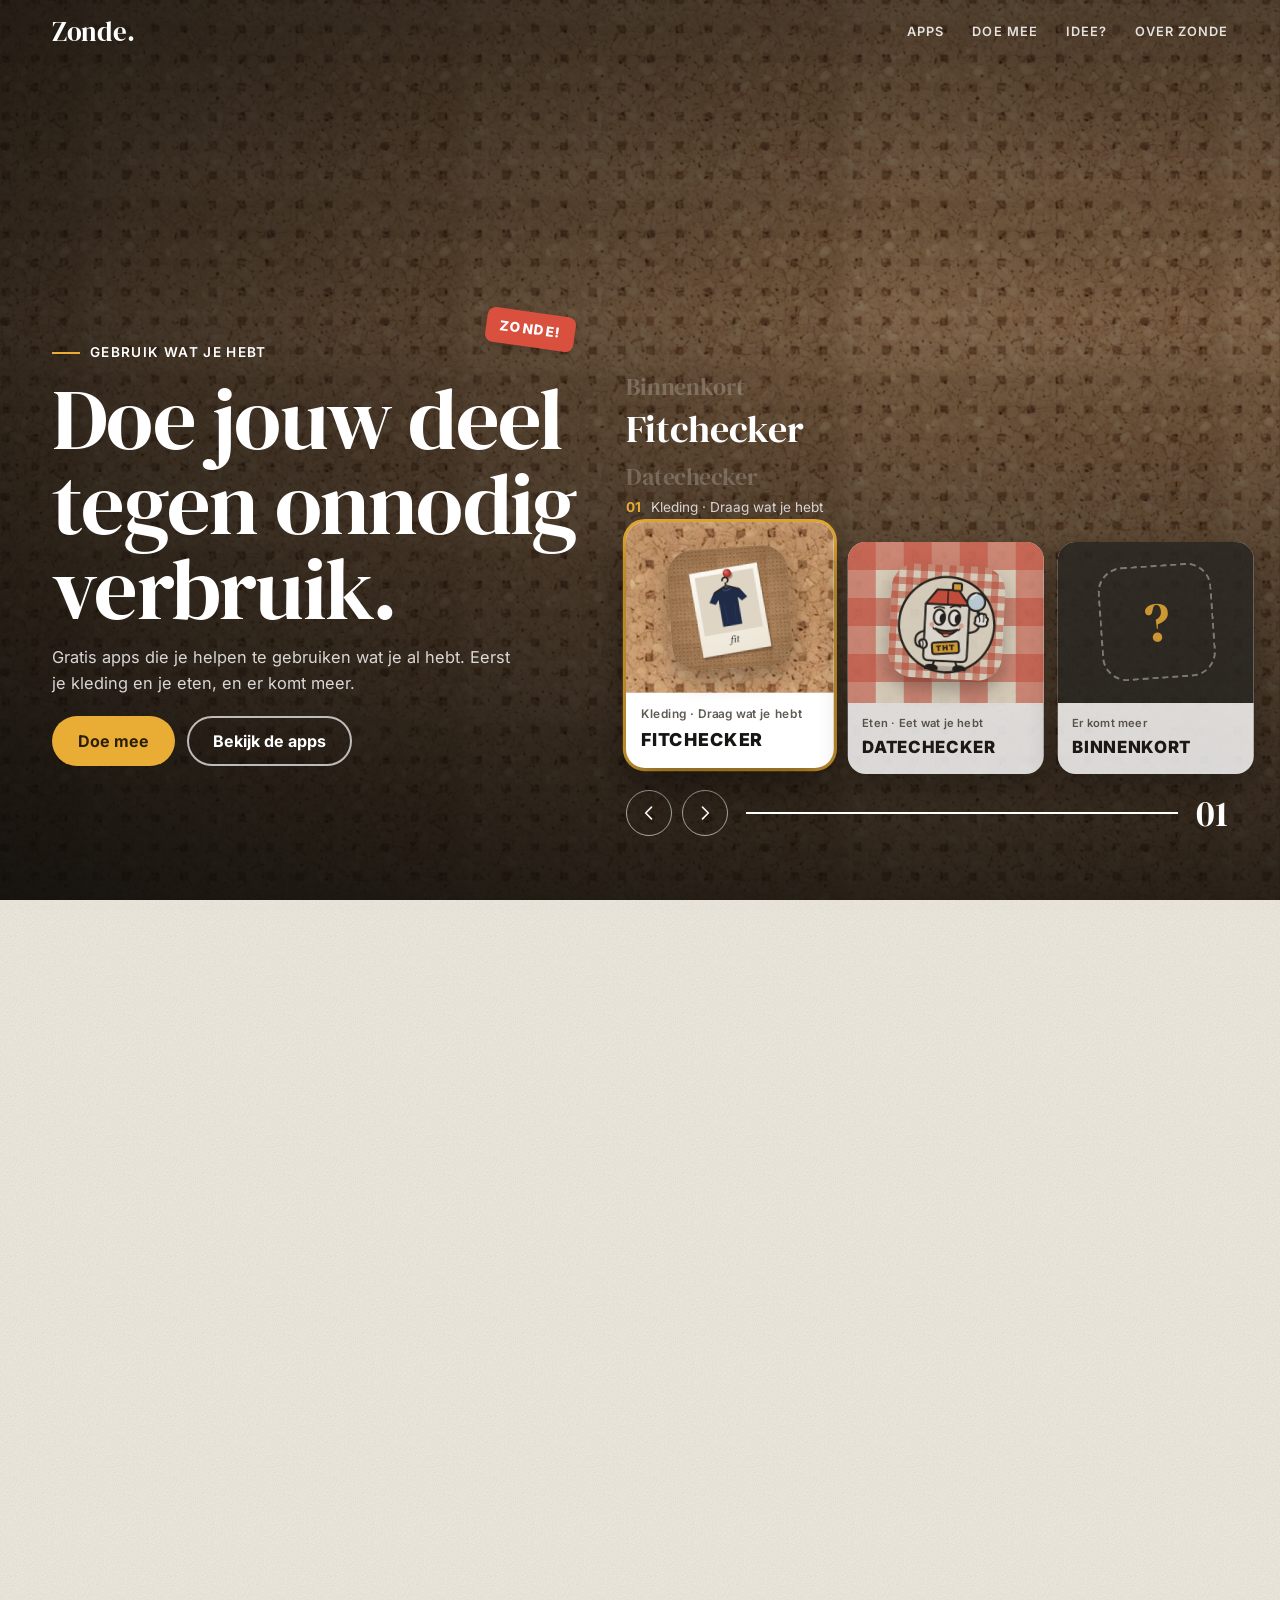
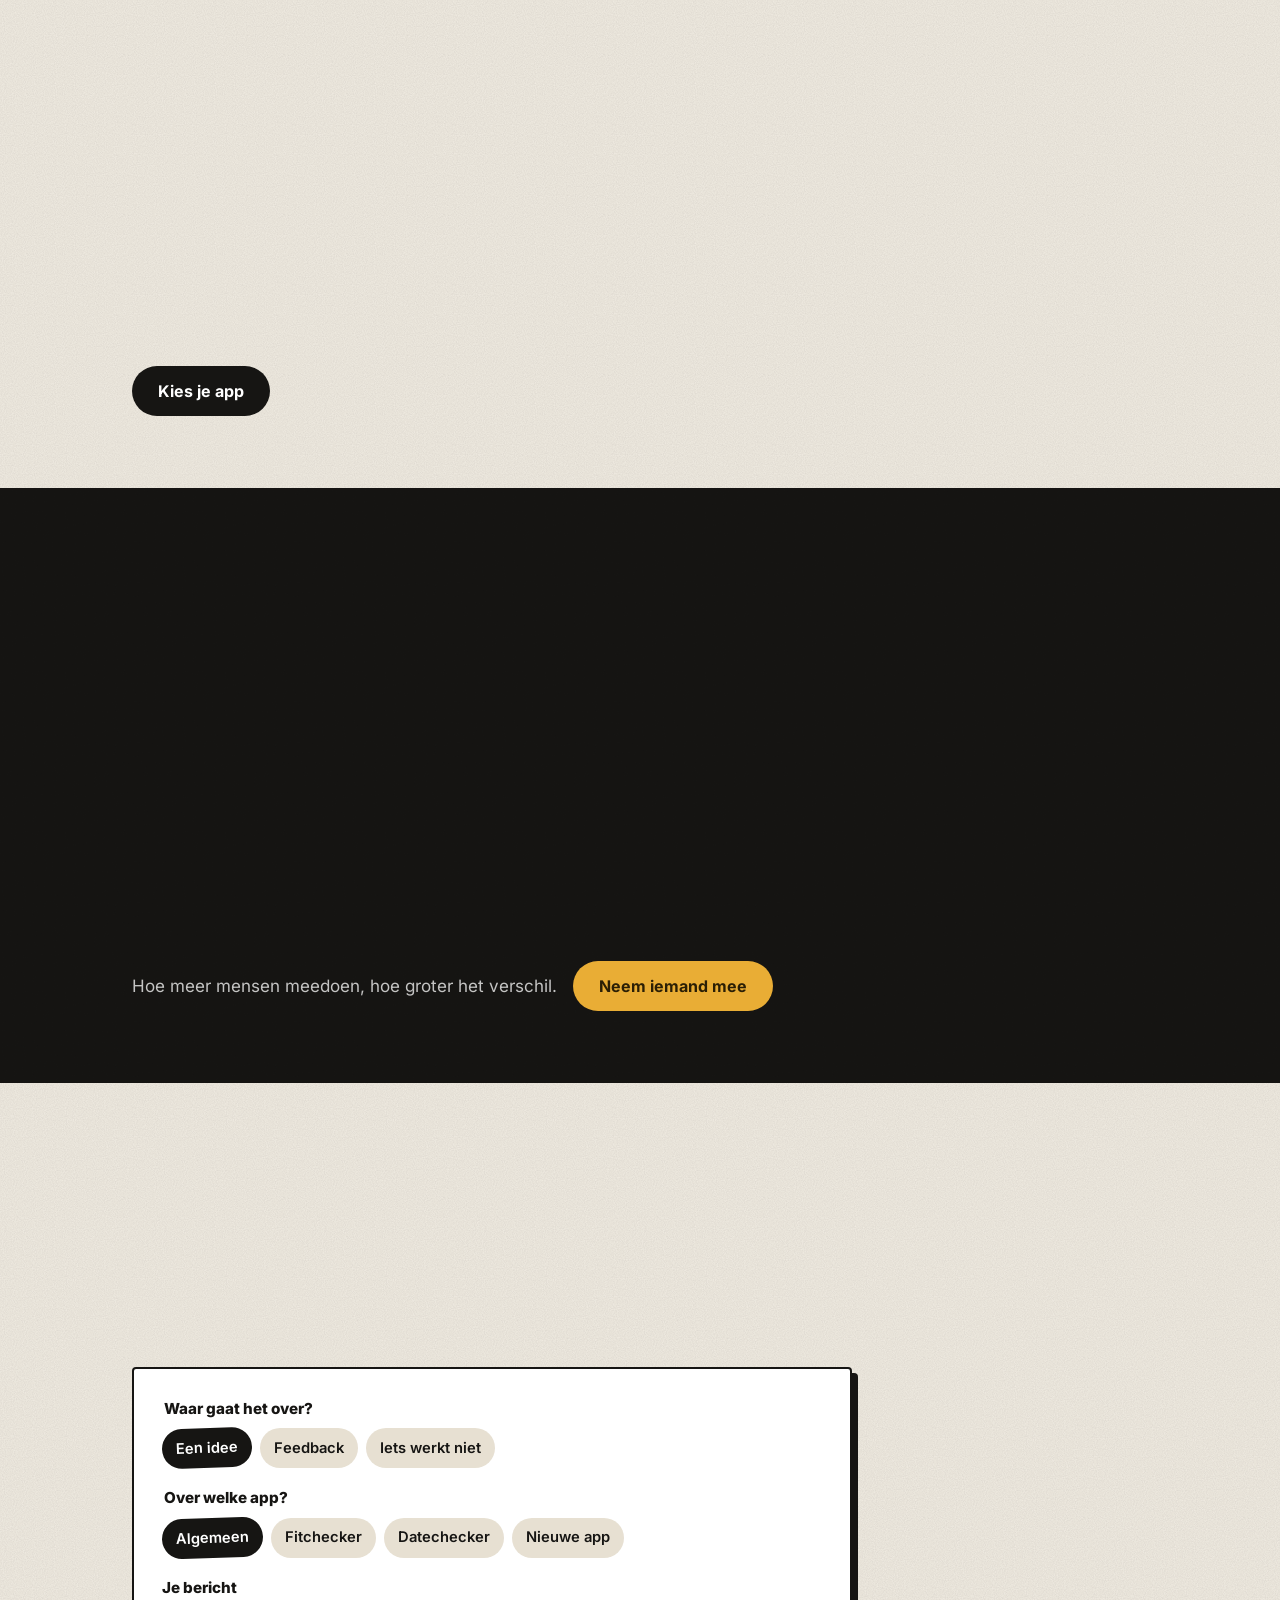
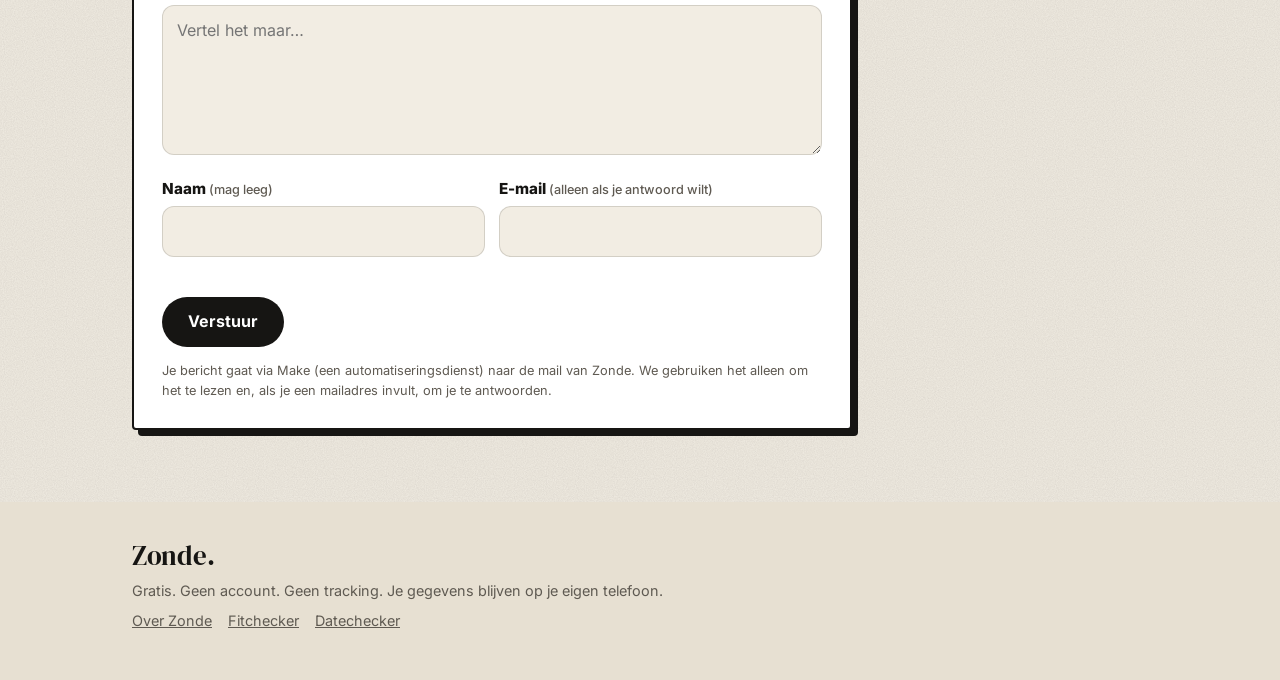
==== index.html @ 35c60ed9 "Zonde. hoofdsite: slideshow met apps, app-pagina's, doe mee, feedbackformulier Co-Authored-By: Claud" ====
<!doctype html>
<html lang="nl">
<head>
  <meta charset="utf-8">
  <meta http-equiv="Content-Security-Policy" content="default-src 'self'; script-src 'self'; style-src 'self'; img-src 'self' data:; font-src 'self'; connect-src 'self' https://datechecker-teller.beau-f5b.workers.dev; object-src 'none'; base-uri 'self'; form-action 'self'">
  <meta name="referrer" content="strict-origin-when-cross-origin">
  <meta name="viewport" content="width=device-width, initial-scale=1, viewport-fit=cover">
  <title>Zonde. Gebruik wat je hebt.</title>
  <meta name="description" content="Gratis apps die je helpen te gebruiken wat je al hebt. Doe jouw deel tegen onnodig verbruik.">
  <meta name="theme-color" content="#161513">
  <meta property="og:title" content="Zonde. Gebruik wat je hebt.">
  <meta property="og:description" content="Gratis apps tegen onnodig verbruik: je kleding, je eten, en er komt meer.">
  <link rel="icon" href="img/favicon.svg" type="image/svg+xml">
  <link rel="stylesheet" href="css/fonts.css">
  <link rel="stylesheet" href="css/zonde.css">
</head>
<body>

  <!-- ===== Bovenaan: de boodschap + slideshow met alle apps ===== -->
  <header class="hero" id="apps">
    <div class="hero-bg" aria-hidden="true">
      <div class="bg bg-fitchecker on"></div>
      <div class="bg bg-datechecker"></div>
      <div class="bg bg-binnenkort"></div>
      <div class="rand"></div>
    </div>

    <nav class="nav">
      <a class="logo" href="./">Zonde.</a>
      <div class="nav-links">
        <a href="#apps">Apps</a>
        <a href="#doe-mee">Doe mee</a>
        <a href="#idee">Idee?</a>
        <a href="over.html">Over Zonde</a>
      </div>
    </nav>

    <div class="hero-inner">
      <div class="hero-text">
        <p class="kicker"><span class="dash"></span>Gebruik wat je hebt</p>
        <h1>Doe jouw deel tegen onnodig verbruik.</h1>
        <p class="lead">Gratis apps die je helpen te gebruiken wat je al hebt. Eerst je kleding en je eten, en er komt meer.</p>
        <div class="hero-actions">
          <a class="btn btn-mustard" href="#doe-mee">Doe mee</a>
          <a class="btn btn-line" href="#slides" data-scroll-slides>Bekijk de apps</a>
        </div>
        <span class="sticker sticker-tomato hero-sticker" aria-hidden="true">Zonde!</span>
      </div>

      <div class="slider" id="slides">
        <div class="namen" aria-hidden="true">
          <span data-naam="fitchecker">Fitchecker</span>
          <span data-naam="datechecker">Datechecker</span>
          <span data-naam="binnenkort">Binnenkort</span>
        </div>
        <p class="now" aria-live="polite"><b>01</b> <span id="now-text">Kleding · Draag wat je hebt</span></p>
        <div class="cards" role="list">
          <a class="card on" role="listitem" data-app="fitchecker" href="fitchecker.html">
            <span class="card-visual bg-fitchecker"><img src="img/fitchecker.png" alt="" width="512" height="512"></span>
            <span class="card-text">
              <small>Kleding · Draag wat je hebt</small>
              <strong>Fitchecker</strong>
            </span>
          </a>
          <a class="card" role="listitem" data-app="datechecker" href="datechecker.html">
            <span class="card-visual bg-datechecker">
              <img src="img/datechecker.png" alt="" width="512" height="512">
              <span class="sticker sticker-sage card-badge" data-teller-badge><span data-teller>…</span> kg gered</span>
            </span>
            <span class="card-text">
              <small>Eten · Eet wat je hebt</small>
              <strong>Datechecker</strong>
            </span>
          </a>
          <button class="card card-soon" role="listitem" data-app="binnenkort">
            <span class="card-visual bg-binnenkort"><span class="soon-mark">?</span></span>
            <span class="card-text">
              <small>Er komt meer</small>
              <strong>Binnenkort</strong>
            </span>
          </button>
        </div>
        <div class="slider-controls">
          <button class="round" data-dir="-1" aria-label="Vorige app"><svg viewBox="0 0 24 24"><path d="M15 5l-7 7 7 7"/></svg></button>
          <button class="round" data-dir="1" aria-label="Volgende app"><svg viewBox="0 0 24 24"><path d="M9 5l7 7-7 7"/></svg></button>
          <span class="progress"><span id="progress-bar"></span></span>
          <span class="count" id="count">01</span>
        </div>
      </div>
    </div>
  </header>

  <main>
    <!-- ===== Join the movement ===== -->
    <section class="paper section" id="doe-mee">
      <div class="wrap">
        <span class="sticker sticker-mustard">Join the movement</span>
        <h2>Je bent niet de enige.</h2>
        <p class="section-lead">Zonde. is een beweging van mensen die gebruiken wat ze al hebben. Geen perfect zero-waste-leven, gewoon elke dag een beetje minder weggooien. Iedereen die meedoet telt mee.</p>

        <div class="counter">
          <span class="sticker sticker-sage counter-sticker">Gered!</span>
          <p class="counter-num"><span data-teller>…</span><small> kg</small></p>
          <p class="counter-label">eten hebben we samen al gered met Datechecker</p>
          <p class="counter-note" data-teller-note>Telt live mee, helemaal anoniem.</p>
        </div>

        <h3 class="mini-title">Waarom het ertoe doet</h3>
        <div class="facts">
          <article class="fact">
            <span class="sticker sticker-tomato">Kleding</span>
            <p class="fact-num">1 op 6</p>
            <p>kledingstukken in de kast wordt nooit gedragen, ook als het past bij het seizoen.</p>
            <a class="bron" href="https://afvalcirculair.nl/publish/pages/247035/rapportage-nationale-kledingkast-audit-2025.pdf" target="_blank" rel="noopener">Nationale Kledingkast Audit 2025</a>
          </article>
          <article class="fact">
            <span class="sticker sticker-tomato">Kleding</span>
            <p class="fact-num">60</p>
            <p>nieuwe kledingstukken koopt een Nederlander gemiddeld per jaar.</p>
            <a class="bron" href="https://www.milieucentraal.nl/spullen-en-kleding/kleding/koop-slimmer-kleren/" target="_blank" rel="noopener">Milieu Centraal</a>
          </article>
          <article class="fact">
            <span class="sticker sticker-mustard">Eten</span>
            <p class="fact-num">25,5 kg</p>
            <p>eten gooit elke Nederlander thuis per jaar weg.</p>
            <a class="bron" href="https://www.voedingscentrum.nl/encyclopedie/voedselverspilling.aspx" target="_blank" rel="noopener">Voedingscentrum, 2025</a>
          </article>
          <article class="fact">
            <span class="sticker sticker-mustard">Eten</span>
            <p class="fact-num">€ 100</p>
            <p>is dat weggegooide eten waard, per persoon per jaar.</p>
            <a class="bron" href="https://www.voedingscentrum.nl/nl/nieuws/-voedselverspilling-bij-nederlanders-thuis-verder-gedaald-maar-we-kunnen-nog-veel-winst-behalen-.aspx" target="_blank" rel="noopener">Voedingscentrum, 2025</a>
          </article>
        </div>

        <h3 class="mini-title">Zo doe je mee</h3>
        <ol class="steps">
          <li><b>Kies een app</b><span>Begin waar het voor jou het meest zonde is: je kast of je koelkast.</span></li>
          <li><b>Zet hem op je beginscherm</b><span>Geen App Store nodig. In een minuut geregeld, wij leggen het uit.</span></li>
          <li><b>Gebruik wat je hebt</b><span>Elke look uit je eigen kast en elk gered product telt mee.</span></li>
        </ol>
        <a class="btn btn-ink" href="#slides" data-scroll-slides>Kies je app</a>
      </div>
    </section>

    <!-- ===== Manifest ===== -->
    <section class="manifest section">
      <div class="wrap">
        <span class="sticker sticker-tomato">Het Zonde-manifest</span>
        <ul>
          <li>Weggooien wat nog goed is, is zonde.</li>
          <li>Wat je al hebt, is genoeg om mee te beginnen.</li>
          <li>Niemand hoeft perfect te zijn. Elke keer telt.</li>
          <li>Samen maakt het verschil.</li>
        </ul>
        <div class="share">
          <p>Hoe meer mensen meedoen, hoe groter het verschil.</p>
          <button class="btn btn-mustard" id="share">Neem iemand mee</button>
        </div>
      </div>
    </section>
    <!-- ===== Feedback en ideeën ===== -->
    <section class="paper section" id="idee">
      <div class="wrap">
        <span class="sticker sticker-tomato">Praat mee</span>
        <h2>Heb je een idee of feedback?</h2>
        <p class="section-lead">Zonde. groeit met jouw ideeën. Wat kan er beter, wat werkt er niet, of welke app moet er nog komen? Laat het weten, we lezen alles.</p>

        <form class="idee-form" id="idee-form" novalidate>
          <fieldset class="keuze">
            <legend>Waar gaat het over?</legend>
            <label><input type="radio" name="soort" value="Idee" checked><span>Een idee</span></label>
            <label><input type="radio" name="soort" value="Feedback"><span>Feedback</span></label>
            <label><input type="radio" name="soort" value="Iets werkt niet"><span>Iets werkt niet</span></label>
          </fieldset>
          <fieldset class="keuze">
            <legend>Over welke app?</legend>
            <label><input type="radio" name="app" value="Zonde. algemeen" checked><span>Algemeen</span></label>
            <label><input type="radio" name="app" value="Fitchecker"><span>Fitchecker</span></label>
            <label><input type="radio" name="app" value="Datechecker"><span>Datechecker</span></label>
            <label><input type="radio" name="app" value="Nieuwe app"><span>Nieuwe app</span></label>
          </fieldset>
          <label class="veld">
            <span>Je bericht</span>
            <textarea name="bericht" rows="5" maxlength="2000" required placeholder="Vertel het maar…"></textarea>
          </label>
          <div class="veld-rij">
            <label class="veld">
              <span>Naam <small>(mag leeg)</small></span>
              <input type="text" name="naam" maxlength="80" autocomplete="name">
            </label>
            <label class="veld">
              <span>E-mail <small>(alleen als je antwoord wilt)</small></span>
              <input type="email" name="email" maxlength="120" autocomplete="email" inputmode="email">
            </label>
          </div>
          <input class="honing" type="text" name="_honey" tabindex="-1" autocomplete="off" aria-hidden="true">
          <p class="form-fout" id="form-fout" role="alert"></p>
          <button class="btn btn-ink" type="submit" id="idee-knop">Verstuur</button>
          <p class="form-klein">Je bericht gaat via Make (een automatiseringsdienst) naar de mail van Zonde. We gebruiken het alleen om het te lezen en, als je een mailadres invult, om je te antwoorden.</p>
        </form>

        <div class="idee-bedankt" id="idee-bedankt" hidden>
          <span class="sticker sticker-sage">Ontvangen!</span>
          <h3>Dankjewel, echt.</h3>
          <p>Zo maken we Zonde. samen beter. <button class="link-knop" id="idee-nog">Nog iets kwijt?</button></p>
        </div>
      </div>
    </section>
  </main>

  <footer class="footer">
    <div class="wrap">
      <p class="logo">Zonde.</p>
      <p>Gratis. Geen account. Geen tracking. Je gegevens blijven op je eigen telefoon.</p>
      <p class="footer-links"><a href="over.html">Over Zonde</a> <a href="https://beau-procesvlot.github.io/Fitchecker/">Fitchecker</a> <a href="https://beau-procesvlot.github.io/Datechecker/">Datechecker</a></p>
    </div>
  </footer>

  <!-- ===== Onderblad: app + hoe wil je hem downloaden ===== -->
  <dialog class="sheet" id="app-sheet" aria-labelledby="sheet-title">
    <div class="sheet-body" id="sheet-body"></div>
  </dialog>

  <div class="toast" id="toast" role="status"></div>

  <script src="js/zonde.js"></script>
</body>
</html>
---- css/fonts.css ----
/* Lettertypes op de site zelf (SIL Open Font License), zodat Google niet meekijkt. Zelfde bestanden als de apps. */
@font-face {
  font-family: 'DM Serif Display';
  font-style: normal;
  font-weight: 400;
  font-display: swap;
  src: url(../fonts/DMSerifDisplay.woff2) format('woff2');
}
@font-face {
  font-family: 'Inter';
  font-style: normal;
  font-weight: 100 900;
  font-display: swap;
  src: url(../fonts/Inter.woff2) format('woff2');
}
---- css/zonde.css ----
/* Zonde. — de hoofdsite. Stijl: krantenpapier + supermarktstickers (de stickers komen uit beide apps). */
:root {
  --paper: #f2ede3;
  --paper-2: #e7e0d2;
  --ink: #161513;
  --ink-2: #2a2824;
  --muted: #5f5a52;
  --line: rgba(22, 21, 19, .14);
  --tomato: #d9503f;
  --mustard: #e9ad35;
  --sage: #4a7d4b;
  --serif: 'DM Serif Display', Georgia, 'Times New Roman', serif;
  --sans: 'Inter', -apple-system, BlinkMacSystemFont, 'Segoe UI', Roboto, sans-serif;
  --gutter: 20px;
  --safe-t: env(safe-area-inset-top, 0px);
  --safe-b: env(safe-area-inset-bottom, 0px);
  /* Licht krantenpapier-korreltje */
  --grain: url("data:image/svg+xml,%3Csvg xmlns='http://www.w3.org/2000/svg' width='160' height='160'%3E%3Cfilter id='n'%3E%3CfeTurbulence type='fractalNoise' baseFrequency='.9' numOctaves='2' stitchTiles='stitch'/%3E%3CfeColorMatrix values='0 0 0 0 0 0 0 0 0 0 0 0 0 0 0 0 0 0 .09 0'/%3E%3C/filter%3E%3Crect width='100%25' height='100%25' filter='url(%23n)'/%3E%3C/svg%3E");
}

* { box-sizing: border-box; }
html { scroll-behavior: smooth; -webkit-text-size-adjust: 100%; }
body {
  margin: 0; background: var(--paper); color: var(--ink);
  font-family: var(--sans); font-size: 17px; line-height: 1.55;
  -webkit-font-smoothing: antialiased;
}
img { max-width: 100%; height: auto; display: block; }
a { color: inherit; }
button { font: inherit; color: inherit; }
:focus-visible { outline: 3px solid var(--mustard); outline-offset: 3px; }
.wrap { max-width: 1080px; margin: 0 auto; padding: 0 var(--gutter); }
.logo { font-family: var(--serif); font-size: 1.7rem; line-height: 1; text-decoration: none; letter-spacing: -.01em; margin: 0; }

/* ---------- Stickers en knoppen ---------- */
.sticker {
  display: inline-flex; align-items: center;
  padding: 5px 11px; border-radius: 8px;
  font-family: var(--sans); font-size: .72rem; font-weight: 800; letter-spacing: .12em; text-transform: uppercase;
  color: #fff; background: var(--ink);
  box-shadow: 0 2px 8px rgba(0, 0, 0, .18);
  transform: rotate(-3deg);
}
.sticker-tomato { background: var(--tomato); }
.sticker-mustard { background: var(--mustard); color: #3a2a08; }
.sticker-sage { background: var(--sage); }

.btn {
  display: inline-flex; align-items: center; justify-content: center; gap: 8px;
  min-height: 50px; padding: 0 24px; border-radius: 999px; border: 2px solid transparent;
  font-weight: 700; font-size: 1rem; text-decoration: none; cursor: pointer;
  transition: transform .15s ease, background .15s ease;
}
.btn:active { transform: scale(.97); }
.btn-mustard { background: var(--mustard); color: #2b1f05; }
.btn-ink { background: var(--ink); color: #fff; }
.btn-line { border-color: rgba(255, 255, 255, .7); color: #fff; }
.btn-line:hover { background: rgba(255, 255, 255, .1); }

/* ---------- Motieven per app (achtergrond van de slide en van de kaart) ---------- */
.bg-fitchecker { background: #a77b4f url(../img/kurk.jpg) center / 380px repeat; }
.bg-datechecker {
  background-color: #f3e9d6;
  background-image:
    linear-gradient(90deg, rgba(217, 80, 63, .55) 50%, transparent 50%),
    linear-gradient(rgba(217, 80, 63, .55) 50%, transparent 50%);
  background-size: 56px 56px;
}
.bg-binnenkort { background: var(--ink-2) var(--grain); }

/* ---------- Hero met slideshow ---------- */
.hero {
  position: relative; isolation: isolate; overflow: hidden;
  min-height: 100vh; min-height: 100svh;
  display: flex; flex-direction: column;
  color: #fff; background: var(--ink);
}
.hero-bg, .hero-bg .bg { position: absolute; inset: 0; }
.hero-bg { z-index: -1; }
.hero-bg .bg { opacity: 0; transform: scale(1.06); transition: opacity .9s ease, transform 6s ease; }
.hero-bg .bg.on { opacity: 1; transform: scale(1); }
.hero-bg::after {
  content: ''; position: absolute; inset: 0;
  background:
    linear-gradient(180deg, rgba(12, 11, 9, .55) 0%, rgba(12, 11, 9, .25) 35%, rgba(12, 11, 9, .8) 100%),
    linear-gradient(90deg, rgba(12, 11, 9, .7) 0%, rgba(12, 11, 9, .2) 70%);
}

.nav {
  display: flex; align-items: center; justify-content: space-between; gap: 16px;
  width: 100%; max-width: 1240px; margin: 0 auto;
  padding: calc(var(--safe-t) + 18px) var(--gutter) 0;
}
.nav-links { display: flex; gap: 18px; font-size: .8rem; font-weight: 600; letter-spacing: .08em; text-transform: uppercase; }
.nav-links a { text-decoration: none; opacity: .85; }
.nav-links a:hover { opacity: 1; }
.nav-links a[href="#apps"] { display: none; }

.hero-inner {
  flex: 1; width: 100%; max-width: 1240px; margin: 0 auto;
  display: flex; flex-direction: column; justify-content: flex-end; gap: 26px;
  padding: 30px var(--gutter) calc(var(--safe-b) + 20px);
}
.hero-text { position: relative; max-width: 620px; }
.kicker { display: flex; align-items: center; gap: 10px; margin: 0 0 14px; font-size: .85rem; font-weight: 600; letter-spacing: .1em; text-transform: uppercase; }
.dash { width: 28px; height: 2px; background: var(--mustard); }
h1 {
  margin: 0; font-family: var(--serif); font-weight: 400;
  font-size: clamp(2.4rem, 10vw, 5.4rem); line-height: .98; letter-spacing: -.02em;
  text-wrap: balance;
}
.lead { margin: 14px 0 0; max-width: 470px; font-size: 1.02rem; color: rgba(255, 255, 255, .82); }
.hero-actions { display: flex; flex-wrap: wrap; gap: 12px; margin-top: 20px; }
.hero-sticker { position: absolute; right: 4px; top: -30px; transform: rotate(8deg); font-size: .85rem; padding: 7px 13px; }

.slider { min-width: 0; }
.now { margin: 0 0 12px; font-size: .85rem; color: rgba(255, 255, 255, .8); }
.now b { color: var(--mustard); margin-right: 6px; }
.cards {
  display: flex; gap: 14px; overflow-x: auto; scroll-snap-type: x mandatory;
  margin: 0 calc(var(--gutter) * -1); padding: 6px var(--gutter) 10px;
  scrollbar-width: none;
}
.cards::-webkit-scrollbar { display: none; }
.card {
  flex: none; width: 150px; padding: 0; border: 0; border-radius: 18px; overflow: hidden;
  scroll-snap-align: start; cursor: pointer; text-align: left;
  background: #fff; color: var(--ink);
  box-shadow: 0 14px 30px rgba(0, 0, 0, .35);
  transform: translateY(0); transition: transform .3s ease, box-shadow .3s ease, opacity .3s ease;
  opacity: .78;
}
.card.on { opacity: 1; transform: translateY(-6px); box-shadow: 0 18px 38px rgba(0, 0, 0, .45), 0 0 0 3px var(--mustard); }
.card:hover { opacity: 1; }
.card-visual { position: relative; display: grid; place-items: center; aspect-ratio: 1 / .82; }
.card-visual img { width: 58%; border-radius: 22%; transform: rotate(-4deg); box-shadow: 0 10px 20px rgba(0, 0, 0, .3); }
.card[data-app="datechecker"] .card-visual img { transform: rotate(3deg); }
.soon-mark {
  display: grid; place-items: center; width: 58%; aspect-ratio: 1; border-radius: 22%;
  border: 2px dashed rgba(255, 255, 255, .45); color: var(--mustard);
  font-family: var(--serif); font-size: 3.4rem; transform: rotate(-4deg);
}
.card-text { display: block; padding: 12px 14px 14px; }
.card-text small { display: block; font-size: .7rem; font-weight: 600; color: var(--muted); letter-spacing: .02em; }
.card-text strong { display: block; margin-top: 2px; font-size: 1.05rem; font-weight: 850; letter-spacing: .04em; text-transform: uppercase; }

.slider-controls { display: flex; align-items: center; gap: 10px; margin-top: 16px; }
.round {
  width: 46px; height: 46px; flex: none; display: grid; place-items: center;
  border-radius: 50%; border: 1.5px solid rgba(255, 255, 255, .6); background: transparent; cursor: pointer;
}
.round:hover { background: rgba(255, 255, 255, .12); }
.round svg { width: 20px; height: 20px; fill: none; stroke: #fff; stroke-width: 2; stroke-linecap: round; stroke-linejoin: round; }
.progress { flex: 1; height: 2px; margin: 0 8px; background: rgba(255, 255, 255, .25); }
.progress span { display: block; height: 100%; background: #fff; transform: scaleX(0); transform-origin: left; }
.card { text-decoration: none; }
.card-badge { position: absolute; left: 8px; bottom: 8px; font-size: .62rem; padding: 4px 8px; letter-spacing: .06em; opacity: 0; transition: opacity .4s ease; }
.card-badge.on { opacity: 1; }
.count { font-family: var(--serif); font-size: 2.3rem; line-height: 1; }

/* ---------- Secties ---------- */
.section { padding: 72px 0; }
.paper { background: var(--paper) var(--grain); }
h2 {
  margin: 18px 0 0; font-family: var(--serif); font-weight: 400;
  font-size: clamp(2.3rem, 9vw, 4rem); line-height: 1; letter-spacing: -.02em;
}
.section-lead { max-width: 620px; margin: 16px 0 0; font-size: 1.08rem; color: var(--ink-2); }
.mini-title { margin: 56px 0 16px; padding-top: 14px; border-top: 2px solid var(--ink); font-size: .8rem; letter-spacing: .14em; text-transform: uppercase; }

.counter {
  position: relative; margin-top: 36px; padding: 26px 22px 22px;
  background: #fff; border: 2px solid var(--ink); border-radius: 4px;
  box-shadow: 6px 6px 0 var(--ink);
}
.counter-sticker { position: absolute; top: -14px; right: 18px; transform: rotate(6deg); font-size: .9rem; padding: 7px 14px; }
.counter-num { margin: 0; font-family: var(--serif); font-size: clamp(3.4rem, 15vw, 5.6rem); line-height: 1; }
.counter-num small { font-size: .45em; }
.counter-label { margin: 6px 0 0; font-size: 1.05rem; font-weight: 600; }
.counter-note { margin: 4px 0 0; font-size: .85rem; color: var(--muted); }

.facts { display: grid; grid-template-columns: 1fr 1fr; gap: 12px; }
.fact {
  position: relative; padding: 18px 16px 16px;
  background: #fbf8f2; border: 1px solid var(--line); border-radius: 4px;
}
.fact:nth-child(odd) { transform: rotate(-.6deg); }
.fact:nth-child(even) { transform: rotate(.5deg); }
.fact .sticker { position: absolute; top: -10px; left: 12px; font-size: .62rem; padding: 4px 8px; }
.fact-num { margin: 6px 0 4px; font-family: var(--serif); font-size: clamp(2rem, 8vw, 2.8rem); line-height: 1; }
.fact p:not(.fact-num) { margin: 0; font-size: .9rem; line-height: 1.4; }
.bron { display: inline-block; margin-top: 10px; font-size: .72rem; color: var(--muted); }

.steps { list-style: none; margin: 0 0 28px; padding: 0; counter-reset: stap; display: grid; gap: 18px; }
.steps li { counter-increment: stap; display: grid; grid-template-columns: 52px 1fr; column-gap: 12px; }
.steps li::before {
  content: counter(stap); grid-row: span 2;
  font-family: var(--serif); font-size: 2.8rem; line-height: 1; color: var(--tomato);
}
.steps b { font-size: 1.1rem; }
.steps span { color: var(--muted); font-size: .95rem; }

.manifest { background: var(--ink) var(--grain); color: #fff; }
.manifest ul { list-style: none; margin: 22px 0 0; padding: 0; }
.manifest li {
  padding: 14px 0; border-bottom: 1px solid rgba(255, 255, 255, .16);
  font-family: var(--serif); font-size: clamp(1.7rem, 6.5vw, 2.8rem); line-height: 1.1;
}
.manifest li:nth-child(2n) { color: var(--mustard); }
.share { margin-top: 36px; display: flex; flex-wrap: wrap; align-items: center; gap: 16px; }
.share p { margin: 0; color: rgba(255, 255, 255, .75); }

.footer { padding: 40px 0 calc(var(--safe-b) + 40px); background: var(--paper-2); font-size: .9rem; color: var(--muted); }
.footer .logo { color: var(--ink); margin-bottom: 10px; }
.footer p { margin: 0 0 8px; }
.footer-links { display: flex; flex-wrap: wrap; gap: 16px; }

/* ---------- Onderblad (app + downloaden) ---------- */
dialog.sheet {
  width: 100%; max-width: 560px; max-height: 92vh; max-height: 92dvh;
  margin: auto auto 0; padding: 0; border: 0; border-radius: 26px 26px 0 0;
  background: var(--paper); color: var(--ink); overflow-y: auto; overscroll-behavior: contain;
}
dialog.sheet[open] { animation: omhoog .32s cubic-bezier(.2, .8, .2, 1); }
dialog.sheet::backdrop { background: rgba(12, 11, 9, .55); }
@keyframes omhoog { from { transform: translateY(40px); opacity: 0; } }
.sheet-body { padding: 10px var(--gutter) calc(var(--safe-b) + 26px); }
.grip { width: 42px; height: 5px; margin: 0 auto 14px; border-radius: 3px; background: var(--line); }
.sheet-head { display: flex; align-items: center; gap: 14px; }
.sheet-head img { width: 64px; height: 64px; border-radius: 16px; transform: rotate(-3deg); box-shadow: 0 4px 10px rgba(0, 0, 0, .18); }
.sheet-head h2 { margin: 0; font-size: 2rem; }
.sheet-head p { margin: 2px 0 0; color: var(--muted); font-size: .92rem; }
.close {
  margin-left: auto; align-self: flex-start; width: 40px; height: 40px; flex: none;
  border: 0; border-radius: 50%; background: var(--paper-2); cursor: pointer; font-size: 1.4rem; line-height: 1;
}
.sheet-desc { margin: 16px 0 0; }
.ask { margin: 26px 0 10px; font-weight: 800; font-size: 1.05rem; }
.seg { display: grid; grid-template-columns: repeat(3, 1fr); gap: 6px; padding: 5px; background: var(--paper-2); border-radius: 14px; }
.seg button {
  min-height: 46px; border: 0; border-radius: 10px; background: transparent; cursor: pointer;
  display: flex; align-items: center; justify-content: center; gap: 6px; font-weight: 700; font-size: .92rem;
}
.seg button svg { width: 18px; height: 18px; fill: none; stroke: currentColor; stroke-width: 1.8; stroke-linecap: round; stroke-linejoin: round; }
.seg button.on { background: #fff; box-shadow: 0 2px 6px rgba(0, 0, 0, .1); }
.howto { margin-top: 18px; }
.howto ol { margin: 0; padding: 0; list-style: none; counter-reset: stap; display: grid; gap: 14px; }
.howto li { counter-increment: stap; display: grid; grid-template-columns: 34px 1fr; gap: 10px; align-items: start; }
.howto li::before {
  content: counter(stap); display: grid; place-items: center; width: 30px; height: 30px; border-radius: 50%;
  background: var(--ink); color: #fff; font-weight: 800; font-size: .9rem;
}
.howto li p { margin: 4px 0 0; }
.howto .btn { margin-top: 10px; min-height: 44px; padding: 0 18px; font-size: .95rem; }
.ico {
  display: inline-grid; place-items: center; width: 26px; height: 26px; margin: 0 2px; vertical-align: -7px;
  border-radius: 7px; background: #fff; border: 1px solid var(--line);
}
.ico svg { width: 16px; height: 16px; fill: none; stroke: #1b6ef3; stroke-width: 2; stroke-linecap: round; stroke-linejoin: round; }
.ui { font-weight: 700; white-space: nowrap; }
.warn {
  margin-bottom: 16px; padding: 14px 16px; border-radius: 14px;
  background: #fde0da; border: 1px solid rgba(217, 80, 63, .35); font-size: .95rem;
}
.warn b { display: block; margin-bottom: 2px; }
.warn .btn { margin-top: 10px; min-height: 42px; }
.tip { margin: 18px 0 0; padding: 12px 14px; border-radius: 14px; background: #fdf0cc; font-size: .9rem; }
.qr { display: flex; flex-direction: column; align-items: center; gap: 10px; padding: 20px; background: #fff; border-radius: 18px; border: 1px solid var(--line); }
.qr img { width: 190px; height: 190px; }
.qr p { margin: 0; text-align: center; font-size: .92rem; color: var(--muted); }
.link-plain { display: inline-block; margin-top: 14px; font-weight: 600; }

.toast {
  position: fixed; left: 50%; bottom: calc(var(--safe-b) + 22px); z-index: 50;
  padding: 12px 18px; border-radius: 999px; background: var(--ink); color: #fff; font-size: .92rem; font-weight: 600;
  transform: translate(-50%, 20px); opacity: 0; pointer-events: none; transition: .25s ease;
}
.toast.on { transform: translate(-50%, 0); opacity: 1; }

/* ---------- Over-pagina ---------- */
.nav-paper { color: var(--ink); max-width: 1080px; }
.over-hero { padding: 40px 0 56px; background: var(--paper) var(--grain); }
.over-hero h1 { margin-top: 8px; font-size: clamp(2.6rem, 10vw, 5rem); }
.over-hero .lead { color: var(--ink-2); max-width: 560px; font-size: 1.12rem; }
.over-hero .kicker { margin-top: 36px; }
.prose { max-width: 640px; }
.prose p { margin: 14px 0 0; }
.values { display: grid; gap: 12px; grid-template-columns: 1fr 1fr; margin-top: 8px; }
.value { padding: 18px 16px; background: #fbf8f2; border: 1px solid var(--line); border-radius: 4px; }
.value b { display: block; font-family: var(--serif); font-weight: 400; font-size: 1.45rem; line-height: 1.1; }
.value p { margin: 8px 0 0; font-size: .9rem; color: var(--muted); }
.app-rows { display: grid; gap: 12px; }
.app-row {
  display: flex; align-items: center; gap: 14px; padding: 14px; width: 100%; text-align: left; cursor: pointer;
  background: #fff; border: 1px solid var(--line); border-radius: 16px; text-decoration: none;
}
.app-row img { width: 56px; height: 56px; border-radius: 14px; }
.app-row b { display: block; font-size: 1.05rem; }
.app-row span { font-size: .88rem; color: var(--muted); }
.app-row .pijl { margin-left: auto; font-size: 1.3rem; color: var(--ink); }
.bronnen { margin: 0; padding-left: 18px; font-size: .9rem; color: var(--muted); }
.bronnen li { margin-bottom: 8px; }

/* ---------- Groter scherm ---------- */
@media (min-width: 720px) {
  :root { --gutter: 32px; }
  .nav-links { gap: 28px; }
  .nav-links a[href="#apps"] { display: inline; }
  .card { width: 200px; }
  .facts { grid-template-columns: repeat(4, 1fr); }
  .values { grid-template-columns: repeat(4, 1fr); }
  .steps { grid-template-columns: repeat(3, 1fr); }
  .steps li { grid-template-columns: 1fr; }
  .steps li::before { grid-row: auto; margin-bottom: 8px; }
  dialog.sheet { margin: auto; border-radius: 26px; }
}
@media (min-width: 1000px) {
  .hero-inner { flex-direction: row; align-items: flex-end; justify-content: space-between; gap: 48px; padding-bottom: 64px; }
  .hero-text { flex: 0 1 560px; padding-bottom: 70px; }
  .slider { flex: 0 1 640px; }
  .cards { margin: 0; padding: 10px 4px 12px; overflow: visible; }
  .card { width: 196px; }
}

@media (prefers-reduced-motion: reduce) {
  html { scroll-behavior: auto; }
  .hero-bg .bg, .card, dialog.sheet[open] { transition: none; animation: none; transform: none; }
}

/* ---------- App-pagina's ---------- */
.app-hero { min-height: 82vh; min-height: 82svh; }
.app-hero .hero-inner { justify-content: flex-end; }
.app-head { display: flex; align-items: center; gap: 16px; margin-bottom: 18px; }
.app-head img { width: 84px; height: 84px; border-radius: 22%; transform: rotate(-4deg); box-shadow: 0 10px 24px rgba(0, 0, 0, .4); }
.app-head .sticker { transform: rotate(4deg); }
.app-hero h1 { font-size: clamp(3rem, 14vw, 6.5rem); }
.terug { display: inline-flex; align-items: center; gap: 6px; font-size: .8rem; font-weight: 600; letter-spacing: .08em; text-transform: uppercase; text-decoration: none; opacity: .85; }

.doel-grid { display: grid; gap: 28px; }
.doel-fact {
  align-self: start; padding: 22px 20px; background: #fff; border: 2px solid var(--ink); border-radius: 4px; box-shadow: 6px 6px 0 var(--ink);
  position: relative;
}
.doel-fact .sticker { position: absolute; top: -13px; right: 16px; transform: rotate(5deg); }
.doel-fact .fact-num { font-size: clamp(2.8rem, 12vw, 4.2rem); margin: 4px 0 6px; }
.doel-fact p { margin: 0; }

.screens {
  display: flex; gap: 22px; overflow-x: auto; scroll-snap-type: x mandatory;
  margin: 0 calc(var(--gutter) * -1); padding: 12px var(--gutter) 18px; scrollbar-width: none;
}
.screens::-webkit-scrollbar { display: none; }
.screen { flex: none; width: 232px; margin: 0; scroll-snap-align: center; }
.phone {
  position: relative; border: 9px solid var(--ink); border-radius: 38px; overflow: hidden; background: var(--ink);
  aspect-ratio: 390 / 844; box-shadow: 0 22px 40px rgba(22, 21, 19, .25);
}
.phone img { width: 100%; height: 100%; object-fit: cover; object-position: top; }
.phone::before { content: ''; position: absolute; top: 7px; left: 50%; width: 76px; height: 20px; margin-left: -38px; border-radius: 12px; background: var(--ink); z-index: 1; }
.screen:nth-child(odd) .phone { transform: rotate(-1.5deg); }
.screen:nth-child(even) .phone { transform: rotate(1.5deg) translateY(14px); }
.screen figcaption { margin-top: 26px; font-size: .92rem; color: var(--muted); }
.screen figcaption b { display: block; color: var(--ink); font-size: 1rem; }

.features { list-style: none; margin: 0; padding: 0; display: grid; gap: 12px; }
.features li { display: grid; grid-template-columns: 44px 1fr; gap: 12px; align-items: start; padding: 16px; background: #fbf8f2; border: 1px solid var(--line); border-radius: 4px; }
.features .nr { font-family: var(--serif); font-size: 2rem; line-height: 1; color: var(--tomato); }
.features b { display: block; font-size: 1.05rem; }
.features span { color: var(--muted); font-size: .93rem; }

.download-box { max-width: 560px; }
.download-box .seg { background: var(--paper-2); }
.andere { display: grid; gap: 12px; }

@media (min-width: 720px) {
  .doel-grid { grid-template-columns: 1.4fr 1fr; align-items: start; }
  .features { grid-template-columns: 1fr 1fr; }
  .screens { justify-content: center; overflow: visible; }
  .screen { width: 250px; }
  .andere { grid-template-columns: 1fr 1fr; }
}

/* ---------- Beweging in de slideshow ---------- */
/* Achtergrond: de nieuwe komt binnen achter een gescheurde krantenrand, en zoomt daarna rustig in. */
.hero-bg .bg { transition: none; transform: none; }
.hero-bg .bg.on { opacity: 1; z-index: 1; animation: inzoomen 7s ease-out both; }
.hero-bg .bg.in {
  z-index: 2;
  -webkit-mask: url(../img/scheur.svg) 0 0 / 300% 100% no-repeat;
  mask: url(../img/scheur.svg) 0 0 / 300% 100% no-repeat;
  animation: veeg 1.25s cubic-bezier(.7, 0, .25, 1) both, inzoomen 7s ease-out both;
}
.hero-bg .rand {
  position: absolute; inset: 0; z-index: 3; pointer-events: none; opacity: 0;
  background: url(../img/scheur-rand.svg) 0 0 / 300% 100% no-repeat;
  filter: drop-shadow(-6px 0 10px rgba(0, 0, 0, .35));
}
.hero-bg .rand.gaat { opacity: 1; animation: veeg-rand 1.25s cubic-bezier(.7, 0, .25, 1) both; }
.hero-bg::after { z-index: 4; }
@keyframes veeg { from { -webkit-mask-position: 0% 0; mask-position: 0% 0; } to { -webkit-mask-position: 100% 0; mask-position: 100% 0; } }
@keyframes veeg-rand { from { background-position: 0% 0; } to { background-position: 100% 0; } }
@keyframes inzoomen { from { transform: scale(1.09); } to { transform: scale(1); } }

/* Namen rollen verticaal: vorige vaag erboven, volgende vaag eronder. */
.namen { position: relative; height: 3.3em; margin-bottom: 4px; font-family: var(--serif); font-size: clamp(1.6rem, 6vw, 2.4rem); line-height: 1.1; overflow: hidden; }
.namen span {
  position: absolute; left: 0; top: 1.1em; white-space: nowrap;
  transform-origin: left center; opacity: 0;
  transition: transform .9s cubic-bezier(.65, 0, .35, 1), opacity .9s ease;
}
.namen span[data-plek="0"] { opacity: 1; transform: translateY(0) scale(1); }
.namen span[data-plek="-1"] { opacity: .22; transform: translateY(-1.1em) scale(.62); }
.namen span[data-plek="1"] { opacity: .22; transform: translateY(1.25em) scale(.62); }

/* Kaarten schuiven door: de actieve staat vooraan en is iets groter. */
.cards { position: relative; display: block; overflow: visible; margin: 0; padding: 0; height: var(--kaart-h, 230px); }
.card {
  position: absolute; left: 0; bottom: 0; opacity: 1;
  transform-origin: left bottom;
  transition: transform .9s cubic-bezier(.65, 0, .35, 1), opacity .35s ease, box-shadow .5s ease;
}
.card.on { box-shadow: 0 18px 38px rgba(0, 0, 0, .45), 0 0 0 3px var(--mustard); }
.card.wissel { opacity: 0; }
.card:not(.on) { opacity: .82; }
.card.wissel:not(.on) { opacity: 0; }

/* Bij het scrollen: de achtergrond blijft wat achter, en blokken schuiven rustig in beeld. */
.hero-bg { will-change: transform; }
.reveal { opacity: 0; transform: translateY(26px); transition: opacity .7s ease, transform .7s cubic-bezier(.2, .8, .2, 1); }
.reveal.zichtbaar { opacity: 1; transform: none; }
.fact.reveal.zichtbaar:nth-child(odd) { transform: rotate(-.6deg); }
.fact.reveal.zichtbaar:nth-child(even) { transform: rotate(.5deg); }
.sticker.reveal { transform: scale(.4) rotate(-14deg); transition-timing-function: cubic-bezier(.3, 1.6, .5, 1); }
.sticker.reveal.zichtbaar { transform: rotate(-3deg); }

@media (prefers-reduced-motion: reduce) {
  .hero-bg .bg.on, .hero-bg .bg.in { animation: none; -webkit-mask: none; mask: none; }
  .hero-bg .rand { display: none; }
  .namen span, .card { transition: opacity .3s ease; }
  .reveal, .sticker.reveal { opacity: 1; transform: none; transition: none; }
}

/* ---------- Feedback- en ideeënformulier ---------- */
.idee-form {
  position: relative; margin-top: 30px; padding: 22px 18px; max-width: 720px;
  background: #fff; border: 2px solid var(--ink); border-radius: 4px; box-shadow: 6px 6px 0 var(--ink);
}
.keuze { border: 0; margin: 0 0 18px; padding: 0; display: flex; flex-wrap: wrap; gap: 8px; }
.keuze legend { width: 100%; margin-bottom: 8px; font-weight: 800; font-size: .95rem; }
.keuze label { cursor: pointer; }
.keuze input { position: absolute; opacity: 0; pointer-events: none; }
.keuze span {
  display: inline-flex; align-items: center; min-height: 40px; padding: 0 14px; border-radius: 999px;
  background: var(--paper-2); font-weight: 600; font-size: .92rem; transition: background .15s ease, transform .15s ease;
}
.keuze input:checked + span { background: var(--ink); color: #fff; transform: rotate(-2deg); }
.keuze input:focus-visible + span { outline: 3px solid var(--mustard); outline-offset: 2px; }
.veld { display: block; margin-bottom: 14px; }
.veld > span { display: block; margin-bottom: 6px; font-weight: 800; font-size: .95rem; }
.veld small { font-weight: 500; color: var(--muted); }
.veld input, .veld textarea {
  width: 100%; padding: 12px 14px; border: 1.5px solid var(--line); border-radius: 12px;
  background: var(--paper); color: var(--ink); font: inherit; font-size: 16px;
}
.veld textarea { resize: vertical; min-height: 120px; }
.veld input:focus, .veld textarea:focus { outline: none; border-color: var(--ink); background: #fff; }
.veld-rij { display: grid; gap: 0 14px; }
.honing { position: absolute; left: -9999px; width: 1px; height: 1px; opacity: 0; }
.form-fout { min-height: 1.2em; margin: 0 0 8px; color: var(--tomato); font-weight: 600; font-size: .92rem; }
.form-fout a { color: inherit; }
.form-klein { margin: 14px 0 0; font-size: .8rem; color: var(--muted); }
#idee-knop[disabled] { opacity: .6; cursor: wait; }
.idee-bedankt {
  margin-top: 30px; max-width: 720px; padding: 26px 20px; position: relative;
  background: #fff; border: 2px solid var(--ink); border-radius: 4px; box-shadow: 6px 6px 0 var(--ink);
}
.idee-bedankt .sticker { position: absolute; top: -13px; right: 18px; transform: rotate(5deg); }
.idee-bedankt h3 { margin: 0; font-family: var(--serif); font-weight: 400; font-size: 2rem; }
.idee-bedankt p { margin: 8px 0 0; }
.link-knop { padding: 0; border: 0; background: none; font-weight: 700; text-decoration: underline; cursor: pointer; }
@media (min-width: 720px) {
  .idee-form { padding: 28px; }
  .veld-rij { grid-template-columns: 1fr 1fr; }
}

.ruim { margin-top: 22px; }
.geen-boven { padding-top: 0; }
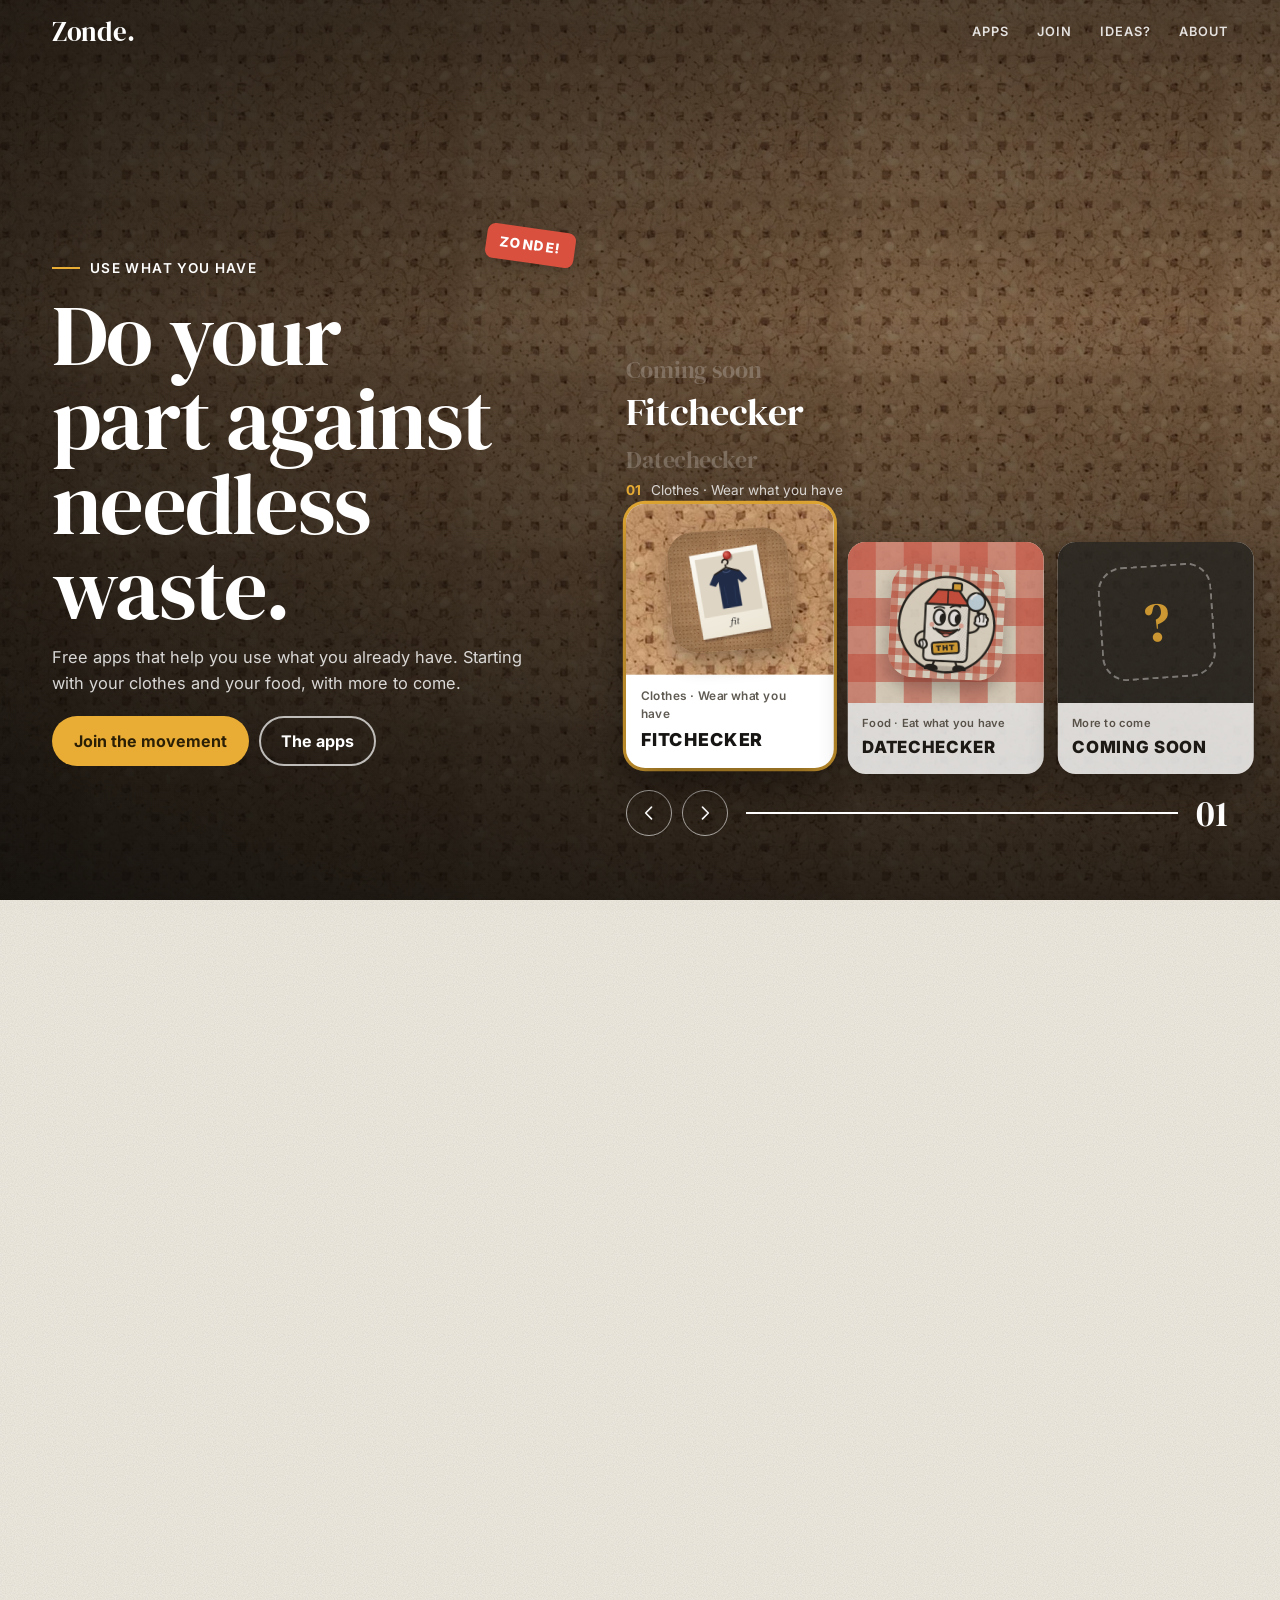
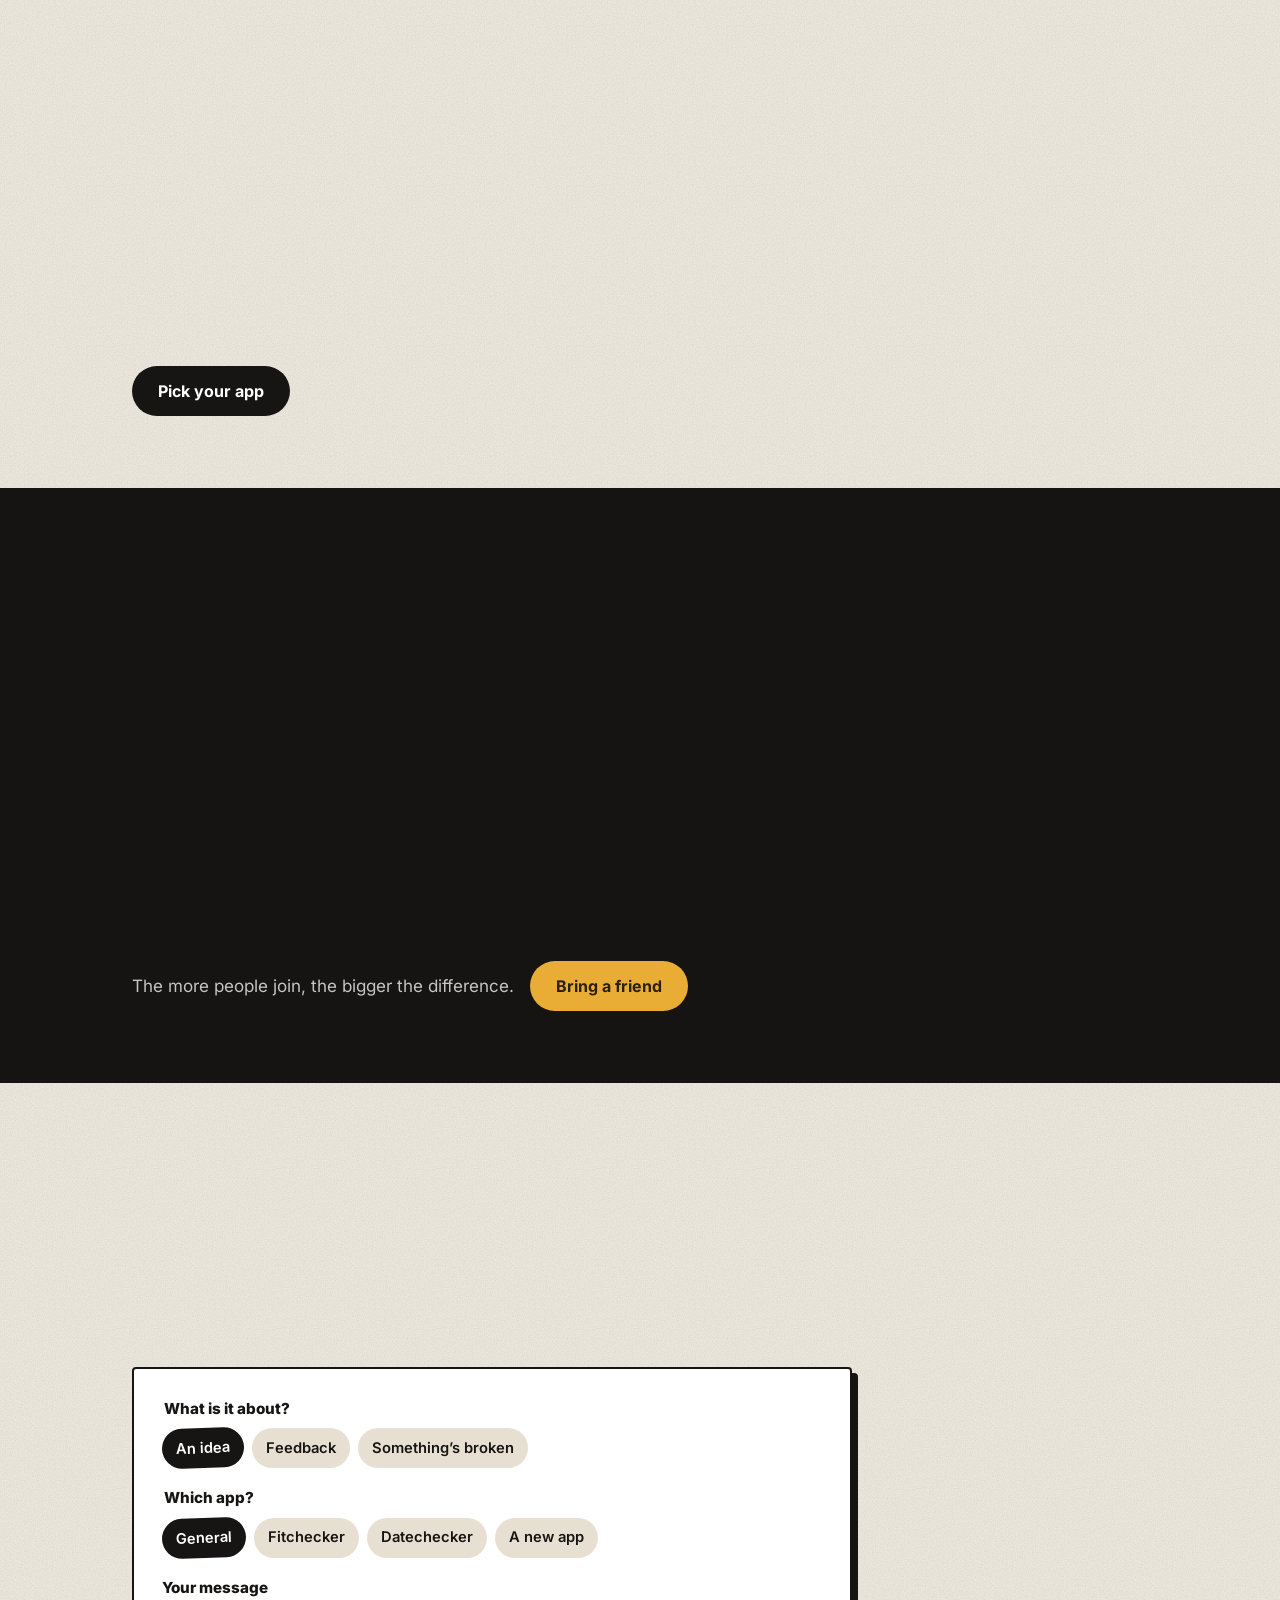
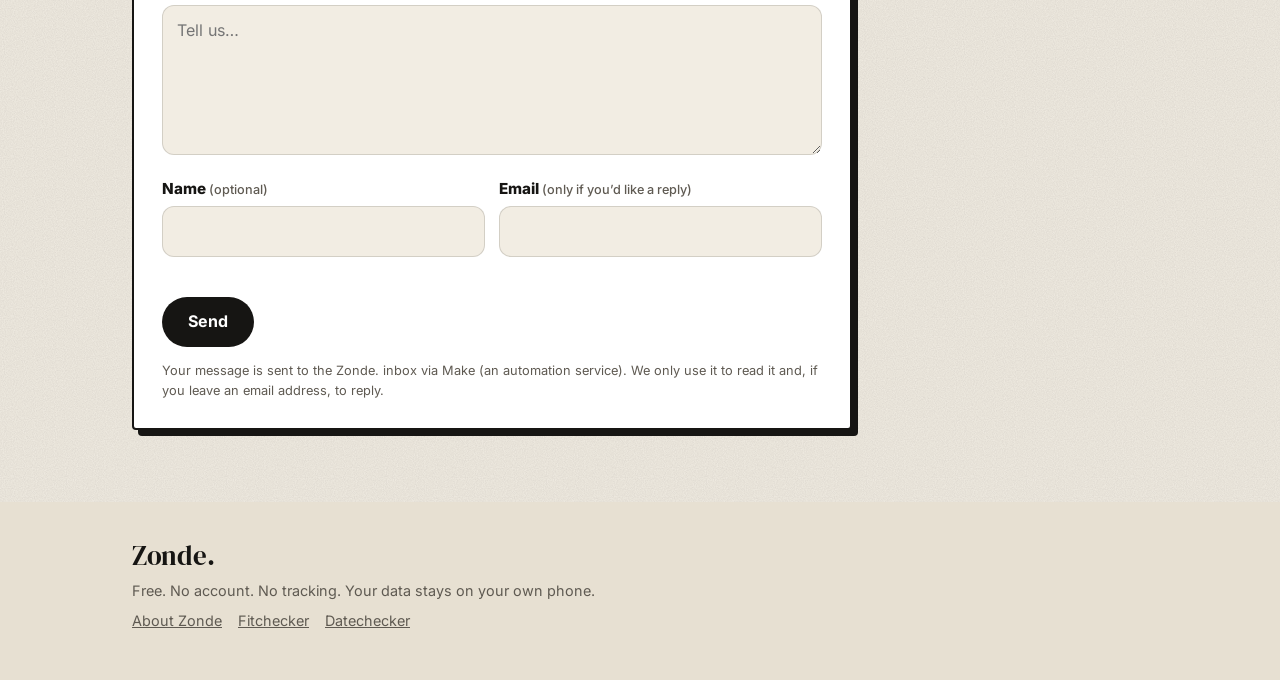
==== commit 0775d089: "Site in het Engels voor internationaal bereik, met wereldwijde cijfers (UNEP, Ellen MacArthur) Co-Au" ====
--- a/index.html
+++ b/index.html
@@ -1,15 +1,15 @@
 <!doctype html>
-<html lang="nl">
+<html lang="en">
 <head>
   <meta charset="utf-8">
   <meta http-equiv="Content-Security-Policy" content="default-src 'self'; script-src 'self'; style-src 'self'; img-src 'self' data:; font-src 'self'; connect-src 'self' https://datechecker-teller.beau-f5b.workers.dev; object-src 'none'; base-uri 'self'; form-action 'self'">
   <meta name="referrer" content="strict-origin-when-cross-origin">
   <meta name="viewport" content="width=device-width, initial-scale=1, viewport-fit=cover">
-  <title>Zonde. Gebruik wat je hebt.</title>
-  <meta name="description" content="Gratis apps die je helpen te gebruiken wat je al hebt. Doe jouw deel tegen onnodig verbruik.">
+  <title>Zonde. Use what you have.</title>
+  <meta name="description" content="Free apps that help you use what you already have. Do your part against needless waste.">
   <meta name="theme-color" content="#161513">
-  <meta property="og:title" content="Zonde. Gebruik wat je hebt.">
-  <meta property="og:description" content="Gratis apps tegen onnodig verbruik: je kleding, je eten, en er komt meer.">
+  <meta property="og:title" content="Zonde. Use what you have.">
+  <meta property="og:description" content="Free apps against needless waste: your clothes, your food, and more to come.">
   <link rel="icon" href="img/favicon.svg" type="image/svg+xml">
   <link rel="stylesheet" href="css/fonts.css">
   <link rel="stylesheet" href="css/zonde.css">
@@ -29,20 +29,20 @@
       <a class="logo" href="./">Zonde.</a>
       <div class="nav-links">
         <a href="#apps">Apps</a>
-        <a href="#doe-mee">Doe mee</a>
-        <a href="#idee">Idee?</a>
-        <a href="over.html">Over Zonde</a>
+        <a href="#doe-mee">Join</a>
+        <a href="#idee">Ideas?</a>
+        <a href="over.html">About</a>
       </div>
     </nav>
 
     <div class="hero-inner">
       <div class="hero-text">
-        <p class="kicker"><span class="dash"></span>Gebruik wat je hebt</p>
-        <h1>Doe jouw deel tegen onnodig verbruik.</h1>
-        <p class="lead">Gratis apps die je helpen te gebruiken wat je al hebt. Eerst je kleding en je eten, en er komt meer.</p>
+        <p class="kicker"><span class="dash"></span>Use what you have</p>
+        <h1>Do your part against needless waste.</h1>
+        <p class="lead">Free apps that help you use what you already have. Starting with your clothes and your food, with more to come.</p>
         <div class="hero-actions">
-          <a class="btn btn-mustard" href="#doe-mee">Doe mee</a>
-          <a class="btn btn-line" href="#slides" data-scroll-slides>Bekijk de apps</a>
+          <a class="btn btn-mustard" href="#doe-mee">Join the movement</a>
+          <a class="btn btn-line" href="#slides" data-scroll-slides>The apps</a>
         </div>
         <span class="sticker sticker-tomato hero-sticker" aria-hidden="true">Zonde!</span>
       </div>
@@ -51,38 +51,38 @@
         <div class="namen" aria-hidden="true">
           <span data-naam="fitchecker">Fitchecker</span>
           <span data-naam="datechecker">Datechecker</span>
-          <span data-naam="binnenkort">Binnenkort</span>
-        </div>
-        <p class="now" aria-live="polite"><b>01</b> <span id="now-text">Kleding · Draag wat je hebt</span></p>
+          <span data-naam="binnenkort">Coming soon</span>
+        </div>
+        <p class="now" aria-live="polite"><b>01</b> <span id="now-text">Clothes · Wear what you have</span></p>
         <div class="cards" role="list">
           <a class="card on" role="listitem" data-app="fitchecker" href="fitchecker.html">
             <span class="card-visual bg-fitchecker"><img src="img/fitchecker.png" alt="" width="512" height="512"></span>
             <span class="card-text">
-              <small>Kleding · Draag wat je hebt</small>
+              <small>Clothes · Wear what you have</small>
               <strong>Fitchecker</strong>
             </span>
           </a>
           <a class="card" role="listitem" data-app="datechecker" href="datechecker.html">
             <span class="card-visual bg-datechecker">
               <img src="img/datechecker.png" alt="" width="512" height="512">
-              <span class="sticker sticker-sage card-badge" data-teller-badge><span data-teller>…</span> kg gered</span>
+              <span class="sticker sticker-sage card-badge" data-teller-badge><span data-teller>…</span> kg saved</span>
             </span>
             <span class="card-text">
-              <small>Eten · Eet wat je hebt</small>
+              <small>Food · Eat what you have</small>
               <strong>Datechecker</strong>
             </span>
           </a>
           <button class="card card-soon" role="listitem" data-app="binnenkort">
             <span class="card-visual bg-binnenkort"><span class="soon-mark">?</span></span>
             <span class="card-text">
-              <small>Er komt meer</small>
-              <strong>Binnenkort</strong>
+              <small>More to come</small>
+              <strong>Coming soon</strong>
             </span>
           </button>
         </div>
         <div class="slider-controls">
-          <button class="round" data-dir="-1" aria-label="Vorige app"><svg viewBox="0 0 24 24"><path d="M15 5l-7 7 7 7"/></svg></button>
-          <button class="round" data-dir="1" aria-label="Volgende app"><svg viewBox="0 0 24 24"><path d="M9 5l7 7-7 7"/></svg></button>
+          <button class="round" data-dir="-1" aria-label="Previous app"><svg viewBox="0 0 24 24"><path d="M15 5l-7 7 7 7"/></svg></button>
+          <button class="round" data-dir="1" aria-label="Next app"><svg viewBox="0 0 24 24"><path d="M9 5l7 7-7 7"/></svg></button>
           <span class="progress"><span id="progress-bar"></span></span>
           <span class="count" id="count">01</span>
         </div>
@@ -95,115 +95,115 @@
     <section class="paper section" id="doe-mee">
       <div class="wrap">
         <span class="sticker sticker-mustard">Join the movement</span>
-        <h2>Je bent niet de enige.</h2>
-        <p class="section-lead">Zonde. is een beweging van mensen die gebruiken wat ze al hebben. Geen perfect zero-waste-leven, gewoon elke dag een beetje minder weggooien. Iedereen die meedoet telt mee.</p>
+        <h2>You’re not the only one.</h2>
+        <p class="section-lead">Zonde. is a movement of people who use what they already have. No perfect zero-waste life, just throwing away a little less every day. Everyone who joins adds up.</p>
 
         <div class="counter">
-          <span class="sticker sticker-sage counter-sticker">Gered!</span>
+          <span class="sticker sticker-sage counter-sticker">Saved!</span>
           <p class="counter-num"><span data-teller>…</span><small> kg</small></p>
-          <p class="counter-label">eten hebben we samen al gered met Datechecker</p>
-          <p class="counter-note" data-teller-note>Telt live mee, helemaal anoniem.</p>
-        </div>
-
-        <h3 class="mini-title">Waarom het ertoe doet</h3>
+          <p class="counter-label">of food saved together with Datechecker so far</p>
+          <p class="counter-note" data-teller-note>Counts live, completely anonymous.</p>
+        </div>
+
+        <h3 class="mini-title">Why it matters</h3>
         <div class="facts">
           <article class="fact">
-            <span class="sticker sticker-tomato">Kleding</span>
-            <p class="fact-num">1 op 6</p>
-            <p>kledingstukken in de kast wordt nooit gedragen, ook als het past bij het seizoen.</p>
-            <a class="bron" href="https://afvalcirculair.nl/publish/pages/247035/rapportage-nationale-kledingkast-audit-2025.pdf" target="_blank" rel="noopener">Nationale Kledingkast Audit 2025</a>
-          </article>
-          <article class="fact">
-            <span class="sticker sticker-tomato">Kleding</span>
-            <p class="fact-num">60</p>
-            <p>nieuwe kledingstukken koopt een Nederlander gemiddeld per jaar.</p>
-            <a class="bron" href="https://www.milieucentraal.nl/spullen-en-kleding/kleding/koop-slimmer-kleren/" target="_blank" rel="noopener">Milieu Centraal</a>
-          </article>
-          <article class="fact">
-            <span class="sticker sticker-mustard">Eten</span>
-            <p class="fact-num">25,5 kg</p>
-            <p>eten gooit elke Nederlander thuis per jaar weg.</p>
-            <a class="bron" href="https://www.voedingscentrum.nl/encyclopedie/voedselverspilling.aspx" target="_blank" rel="noopener">Voedingscentrum, 2025</a>
-          </article>
-          <article class="fact">
-            <span class="sticker sticker-mustard">Eten</span>
-            <p class="fact-num">€ 100</p>
-            <p>is dat weggegooide eten waard, per persoon per jaar.</p>
-            <a class="bron" href="https://www.voedingscentrum.nl/nl/nieuws/-voedselverspilling-bij-nederlanders-thuis-verder-gedaald-maar-we-kunnen-nog-veel-winst-behalen-.aspx" target="_blank" rel="noopener">Voedingscentrum, 2025</a>
-          </article>
-        </div>
-
-        <h3 class="mini-title">Zo doe je mee</h3>
+            <span class="sticker sticker-mustard">Food</span>
+            <p class="fact-num">79 kg</p>
+            <p>of food is thrown away per person, per year, at home.</p>
+            <a class="bron" href="https://www.unep.org/resources/publication/food-waste-index-report-2024" target="_blank" rel="noopener">UNEP Food Waste Index 2024</a>
+          </article>
+          <article class="fact">
+            <span class="sticker sticker-mustard">Food</span>
+            <p class="fact-num">1 billion</p>
+            <p>meals are wasted by households around the world. Every single day.</p>
+            <a class="bron" href="https://www.unep.org/resources/publication/food-waste-index-report-2024" target="_blank" rel="noopener">UNEP Food Waste Index 2024</a>
+          </article>
+          <article class="fact">
+            <span class="sticker sticker-tomato">Clothes</span>
+            <p class="fact-num">1 truck</p>
+            <p>full of clothes is burnt or dumped in landfill. Every second.</p>
+            <a class="bron" href="https://www.ellenmacarthurfoundation.org/topics/fashion/overview" target="_blank" rel="noopener">Ellen MacArthur Foundation</a>
+          </article>
+          <article class="fact">
+            <span class="sticker sticker-tomato">Clothes</span>
+            <p class="fact-num">−36%</p>
+            <p>That’s how much less we wear our clothes than 15 years ago.</p>
+            <a class="bron" href="https://www.ellenmacarthurfoundation.org/a-new-textiles-economy" target="_blank" rel="noopener">Ellen MacArthur Foundation</a>
+          </article>
+        </div>
+
+        <h3 class="mini-title">How to join</h3>
         <ol class="steps">
-          <li><b>Kies een app</b><span>Begin waar het voor jou het meest zonde is: je kast of je koelkast.</span></li>
-          <li><b>Zet hem op je beginscherm</b><span>Geen App Store nodig. In een minuut geregeld, wij leggen het uit.</span></li>
-          <li><b>Gebruik wat je hebt</b><span>Elke look uit je eigen kast en elk gered product telt mee.</span></li>
+          <li><b>Pick an app</b><span>Start where it hurts most: your closet or your fridge.</span></li>
+          <li><b>Add it to your home screen</b><span>No App Store needed. Done in a minute, we’ll show you how.</span></li>
+          <li><b>Use what you have</b><span>Every look from your own closet and every saved product adds up.</span></li>
         </ol>
-        <a class="btn btn-ink" href="#slides" data-scroll-slides>Kies je app</a>
+        <a class="btn btn-ink" href="#slides" data-scroll-slides>Pick your app</a>
       </div>
     </section>
 
     <!-- ===== Manifest ===== -->
     <section class="manifest section">
       <div class="wrap">
-        <span class="sticker sticker-tomato">Het Zonde-manifest</span>
+        <span class="sticker sticker-tomato">The Zonde manifesto</span>
         <ul>
-          <li>Weggooien wat nog goed is, is zonde.</li>
-          <li>Wat je al hebt, is genoeg om mee te beginnen.</li>
-          <li>Niemand hoeft perfect te zijn. Elke keer telt.</li>
-          <li>Samen maakt het verschil.</li>
+          <li>Throwing away what’s still good? Zonde.</li>
+          <li>What you already have is enough to start.</li>
+          <li>Nobody has to be perfect. Every time counts.</li>
+          <li>Together, we make the difference.</li>
         </ul>
         <div class="share">
-          <p>Hoe meer mensen meedoen, hoe groter het verschil.</p>
-          <button class="btn btn-mustard" id="share">Neem iemand mee</button>
+          <p>The more people join, the bigger the difference.</p>
+          <button class="btn btn-mustard" id="share">Bring a friend</button>
         </div>
       </div>
     </section>
     <!-- ===== Feedback en ideeën ===== -->
     <section class="paper section" id="idee">
       <div class="wrap">
-        <span class="sticker sticker-tomato">Praat mee</span>
-        <h2>Heb je een idee of feedback?</h2>
-        <p class="section-lead">Zonde. groeit met jouw ideeën. Wat kan er beter, wat werkt er niet, of welke app moet er nog komen? Laat het weten, we lezen alles.</p>
+        <span class="sticker sticker-tomato">Have your say</span>
+        <h2>Got an idea or feedback?</h2>
+        <p class="section-lead">Zonde. grows with your ideas. What could be better, what’s not working, or which app should come next? Let us know, we read everything.</p>
 
         <form class="idee-form" id="idee-form" novalidate>
           <fieldset class="keuze">
-            <legend>Waar gaat het over?</legend>
-            <label><input type="radio" name="soort" value="Idee" checked><span>Een idee</span></label>
+            <legend>What is it about?</legend>
+            <label><input type="radio" name="soort" value="Idee" checked><span>An idea</span></label>
             <label><input type="radio" name="soort" value="Feedback"><span>Feedback</span></label>
-            <label><input type="radio" name="soort" value="Iets werkt niet"><span>Iets werkt niet</span></label>
+            <label><input type="radio" name="soort" value="Iets werkt niet"><span>Something’s broken</span></label>
           </fieldset>
           <fieldset class="keuze">
-            <legend>Over welke app?</legend>
-            <label><input type="radio" name="app" value="Zonde. algemeen" checked><span>Algemeen</span></label>
+            <legend>Which app?</legend>
+            <label><input type="radio" name="app" value="Zonde. algemeen" checked><span>General</span></label>
             <label><input type="radio" name="app" value="Fitchecker"><span>Fitchecker</span></label>
             <label><input type="radio" name="app" value="Datechecker"><span>Datechecker</span></label>
-            <label><input type="radio" name="app" value="Nieuwe app"><span>Nieuwe app</span></label>
+            <label><input type="radio" name="app" value="Nieuwe app"><span>A new app</span></label>
           </fieldset>
           <label class="veld">
-            <span>Je bericht</span>
-            <textarea name="bericht" rows="5" maxlength="2000" required placeholder="Vertel het maar…"></textarea>
+            <span>Your message</span>
+            <textarea name="bericht" rows="5" maxlength="2000" required placeholder="Tell us…"></textarea>
           </label>
           <div class="veld-rij">
             <label class="veld">
-              <span>Naam <small>(mag leeg)</small></span>
+              <span>Name <small>(optional)</small></span>
               <input type="text" name="naam" maxlength="80" autocomplete="name">
             </label>
             <label class="veld">
-              <span>E-mail <small>(alleen als je antwoord wilt)</small></span>
+              <span>Email <small>(only if you’d like a reply)</small></span>
               <input type="email" name="email" maxlength="120" autocomplete="email" inputmode="email">
             </label>
           </div>
           <input class="honing" type="text" name="_honey" tabindex="-1" autocomplete="off" aria-hidden="true">
           <p class="form-fout" id="form-fout" role="alert"></p>
-          <button class="btn btn-ink" type="submit" id="idee-knop">Verstuur</button>
-          <p class="form-klein">Je bericht gaat via Make (een automatiseringsdienst) naar de mail van Zonde. We gebruiken het alleen om het te lezen en, als je een mailadres invult, om je te antwoorden.</p>
+          <button class="btn btn-ink" type="submit" id="idee-knop">Send</button>
+          <p class="form-klein">Your message is sent to the Zonde. inbox via Make (an automation service). We only use it to read it and, if you leave an email address, to reply.</p>
         </form>
 
         <div class="idee-bedankt" id="idee-bedankt" hidden>
-          <span class="sticker sticker-sage">Ontvangen!</span>
-          <h3>Dankjewel, echt.</h3>
-          <p>Zo maken we Zonde. samen beter. <button class="link-knop" id="idee-nog">Nog iets kwijt?</button></p>
+          <span class="sticker sticker-sage">Received!</span>
+          <h3>Thank you, really.</h3>
+          <p>That’s how we make Zonde. better together. <button class="link-knop" id="idee-nog">Anything else?</button></p>
         </div>
       </div>
     </section>
@@ -212,12 +212,12 @@
   <footer class="footer">
     <div class="wrap">
       <p class="logo">Zonde.</p>
-      <p>Gratis. Geen account. Geen tracking. Je gegevens blijven op je eigen telefoon.</p>
-      <p class="footer-links"><a href="over.html">Over Zonde</a> <a href="https://beau-procesvlot.github.io/Fitchecker/">Fitchecker</a> <a href="https://beau-procesvlot.github.io/Datechecker/">Datechecker</a></p>
+      <p>Free. No account. No tracking. Your data stays on your own phone.</p>
+      <p class="footer-links"><a href="over.html">About Zonde</a> <a href="fitchecker.html">Fitchecker</a> <a href="datechecker.html">Datechecker</a></p>
     </div>
   </footer>
 
-  <!-- ===== Onderblad: app + hoe wil je hem downloaden ===== -->
+  <!-- ===== Onderblad voor "Coming soon" ===== -->
   <dialog class="sheet" id="app-sheet" aria-labelledby="sheet-title">
     <div class="sheet-body" id="sheet-body"></div>
   </dialog>
--- a/css/zonde.css
+++ b/css/zonde.css
@@ -110,7 +110,8 @@
   text-wrap: balance;
 }
 .lead { margin: 14px 0 0; max-width: 470px; font-size: 1.02rem; color: rgba(255, 255, 255, .82); }
-.hero-actions { display: flex; flex-wrap: wrap; gap: 12px; margin-top: 20px; }
+.hero-actions { display: flex; flex-wrap: wrap; gap: 10px; margin-top: 20px; }
+.hero-actions .btn { padding: 0 20px; }
 .hero-sticker { position: absolute; right: 4px; top: -30px; transform: rotate(8deg); font-size: .85rem; padding: 7px 13px; }
 
 .slider { min-width: 0; }
@@ -485,3 +486,4 @@
 
 .ruim { margin-top: 22px; }
 .geen-boven { padding-top: 0; }
+.taal-noot { margin: 14px 0 0; padding: 10px 14px; border-radius: 12px; background: #fdf0cc; font-size: .9rem; display: inline-block; }
